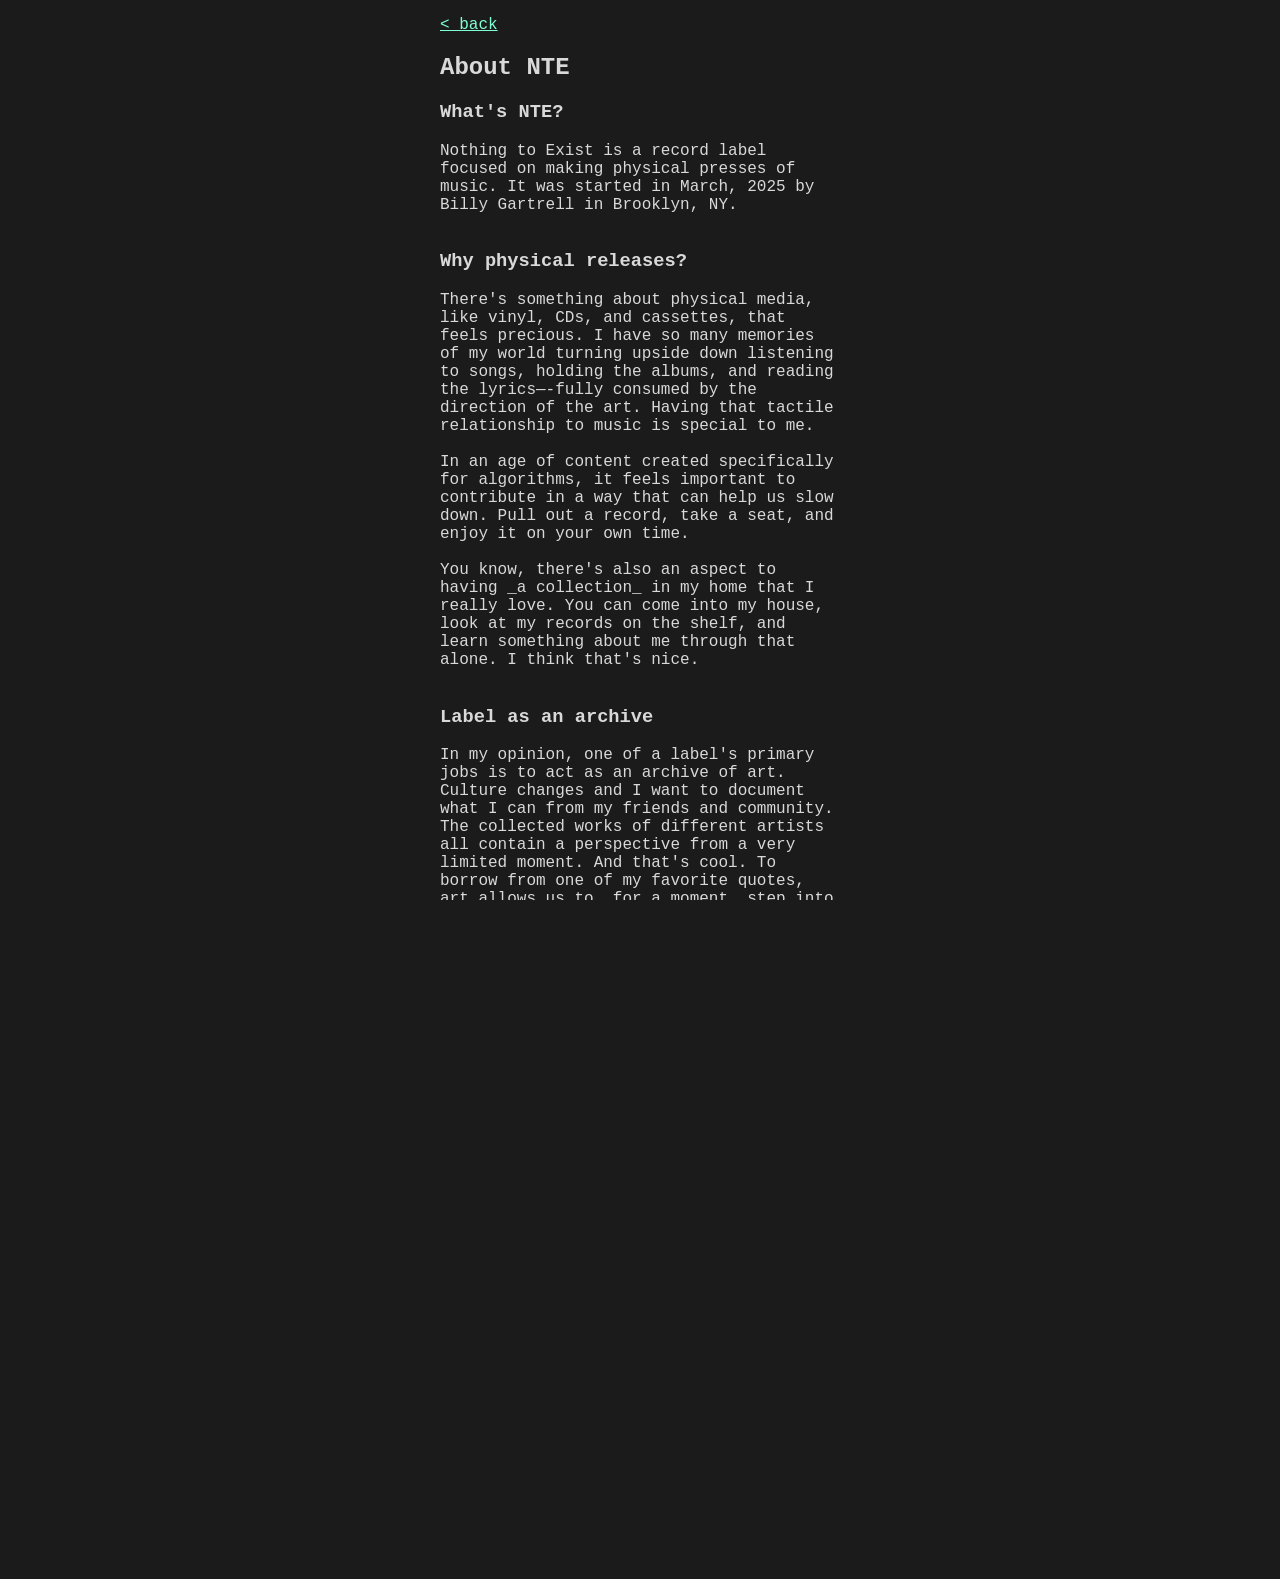
==== about.html @ faf39a86 "Added about page." ====
<html>
<meta name="viewport" content="width=device-width, initial-scale=1" />
<head>
    <!-- Favicon Info -->
    <link rel="apple-touch-icon" sizes="180x180" href="apple-touch-icon.png">
    <link rel="icon" type="image/png" sizes="32x32" href="favicon-32x32.png">
    <link rel="icon" type="image/png" sizes="16x16" href="favicon-16x16.png">
    <link rel="manifest" href="site.webmanifest">
    <link rel="mask-icon" href="safari-pinned-tab.svg" color="#5bbad5">

    <link rel="stylesheet" href="css/styles.css">

    <meta name="viewport" content="width=device-width, initial-scale=1">
    <meta name="msapplication-TileColor" content="#da532c">
    <meta name="theme-color" content="#ffffff">

    <title>about - nothing to exist</title>

</head>
<body>

    <div class="container">
        <div class="content">
            <p><a href="index.html">< back</a></p>
            <h2>About NTE</h2>

            <h3>What's NTE?</h3>
            <p>Nothing to Exist is a record label focused on making physical presses of music. It was started in March, 2025 by Billy Gartrell in Brooklyn, NY.<br><br></p>
            
            <h3>Why physical releases?</h3>
            <p>There's something about physical media, like vinyl, CDs, and cassettes, that feels precious. I have so many memories of my world turning upside down listening to songs, holding the albums, and reading the lyrics—-fully consumed by the direction of the art. Having that tactile relationship to music is special to me.<br><br>
            In an age of content created specifically for algorithms, it feels important to contribute in a way that can help us slow down. Pull out a record, take a seat, and enjoy it on your own time.<br><br>
            You know, there's also an aspect to having _a collection_ in my home that I really love. You can come into my house, look at my records on the shelf, and learn something about me through that alone. I think that's nice.<br><br></p>

            <h3>Label as an archive</h3>
            <p>In my opinion, one of a label's primary jobs is to act as an archive of art. Culture changes and I want to document what I can from my friends and community. The collected works of different artists all contain a perspective from a very limited moment. And that's cool. To borrow from one of my favorite quotes, art allows us to, for a moment, step into a house or garden of our past.<br><br></p>

            <h3>Make what you want</h3>
            <p>For me, Nothing to Exist is an exercise in permission. Permission to make the things I want to make. Permission to be the person I want to be. Permission to let myself see things through to their end. Permission to be an aritst. Permission to not compromise on vision. Permission to treat things with care. Permission to be a nerd. Permission to believe in myself. Permission to believe in my friends. Permission to spend money on it all. Permission to contribute. Permission to help make the world a place I want to live in--one where people feel free to share their voices. Permission to give a shit. Permission. It's all about permission. I think I've finally given it to myself.<br><br>
                Make a band. Write some songs. You can do it. All you have to do is try.<br><br></p>

            <h3>Stay in touch</h3>
            <p>Feel free to send an email to <a href="mailto:hello@nothingtoexist.com">hello@nothingtoexist.com</a>. Happy to talk music, pressing records, or building websites.</p>
            
        </div>
    </div>
    

    <script>
        
        const imageElement = document.getElementById('gif');

        // Define the URLs of the images you want to toggle between
        const firstImage = 'star-gif.gif'; // The image to display on click
        const secondImage = '1.png'; // The image to display after a few seconds

        // Define the delay in milliseconds
        const delay = 1200; // 2 seconds

        // Add an event listener for click events on the image
        imageElement.addEventListener('mouseover', () => {
        // Change the image source on click
        imageElement.src = firstImage;

        // Change the image source back after the specified delay
        setTimeout(() => {
            imageElement.src = secondImage;
        }, delay);
    });


    </script>
</body>
</html>
---- css/styles.css ----
html, body {
    height: 100%;
    overflow-x: hidden; /* Prevents horizontal scrolling */
    overflow-y: auto; /* Ensures vertical scrolling works */
}

body{
    background-color: #1b1b1b;
    font-family: 'Courier New', Courier, monospace;
    color: #d9d9d9;
    padding:0;
    margin:0;
}

a, a:visited{
    color:aquamarine;
}

.container{
    width:100%;
    display: flex;
    flex-direction: column;
    align-items: center;
    justify-content: center;
    padding-left:32px;
    padding-bottom:32px;
    padding-right:32px;
    box-sizing: border-box; 
    min-height: 100vh; /* Ensure it fills the viewport */
    box-sizing: border-box; /* Prevent padding from causing overflow */
}

.content{
    width:100%;
}

.release-image{
    width:100%;
}

.logo{
    height:75px;
    width:75px;
    cursor: pointer;
}

.nte-001{
    background-color:#234c43;
}


/* // X-Small devices (portrait phones, less than 576px)
// No media query for `xs` since this is the default in Bootstrap */

/* // Small devices (landscape phones, 576px and up) */
@media (min-width: 576px) { 

    .content{
        width:400px;
    }

 }

/* // Medium devices (tablets, 768px and up) */
@media (min-width: 768px) {  }

/* // Large devices (desktops, 992px and up) */
@media (min-width: 992px) {  }

/* // X-Large devices (large desktops, 1200px and up) */
@media (min-width: 1200px) {  }

/* // XX-Large devices (larger desktops, 1400px and up) */
@media (min-width: 1400px) {  }
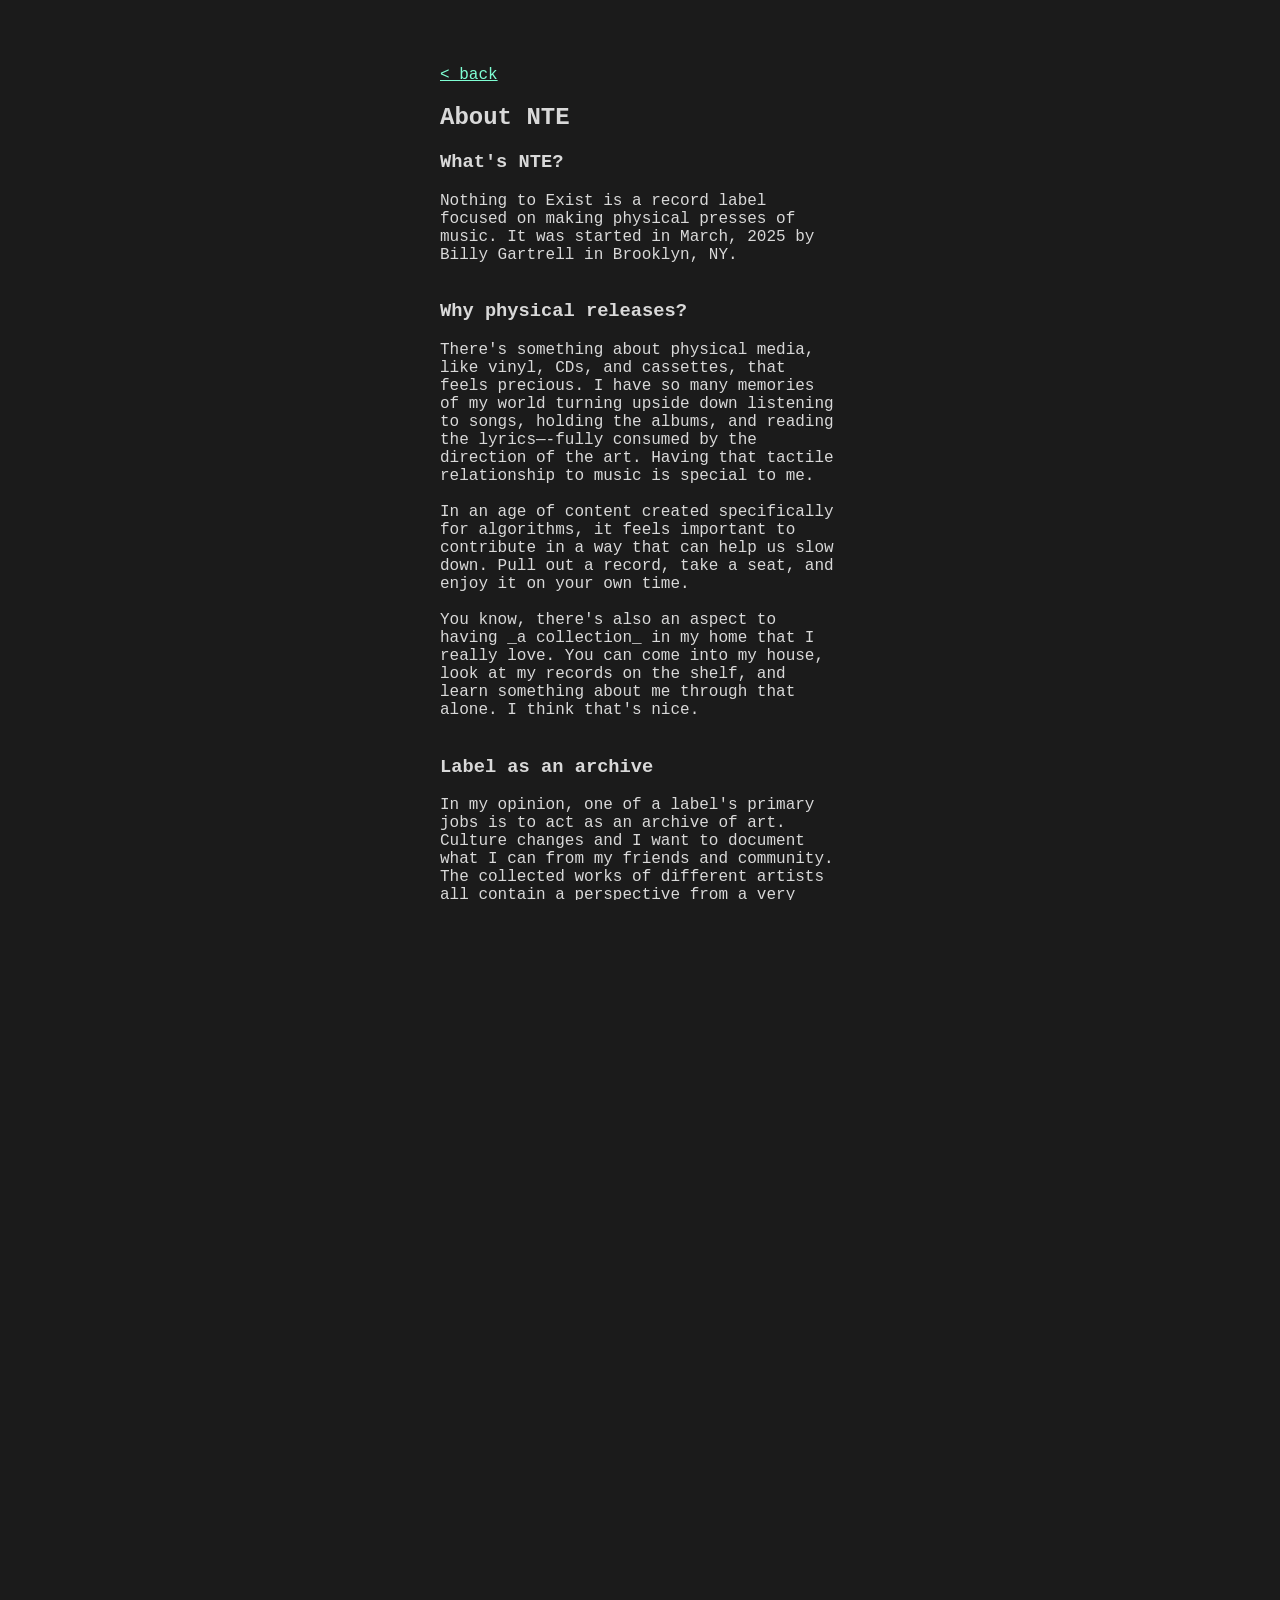
==== commit 15471502: "added google analytics" ====
--- a/about.html
+++ b/about.html
@@ -17,6 +17,17 @@
     <title>about - nothing to exist</title>
 
 </head>
+
+<!-- Google tag (gtag.js) -->
+<script async src="https://www.googletagmanager.com/gtag/js?id=G-3BVSD89TZG"></script>
+<script>
+  window.dataLayer = window.dataLayer || [];
+  function gtag(){dataLayer.push(arguments);}
+  gtag('js', new Date());
+
+  gtag('config', 'G-3BVSD89TZG');
+</script>
+
 <body>
 
     <div class="container">
--- a/css/styles.css
+++ b/css/styles.css
@@ -32,9 +32,10 @@
 
 .content{
     width:100%;
+    padding-top:50px;
 }
 
-.release-image{
+img{
     width:100%;
 }
 
@@ -47,6 +48,7 @@
 .nte-001{
     background-color:#234c43;
 }
+
 
 
 /* // X-Small devices (portrait phones, less than 576px)
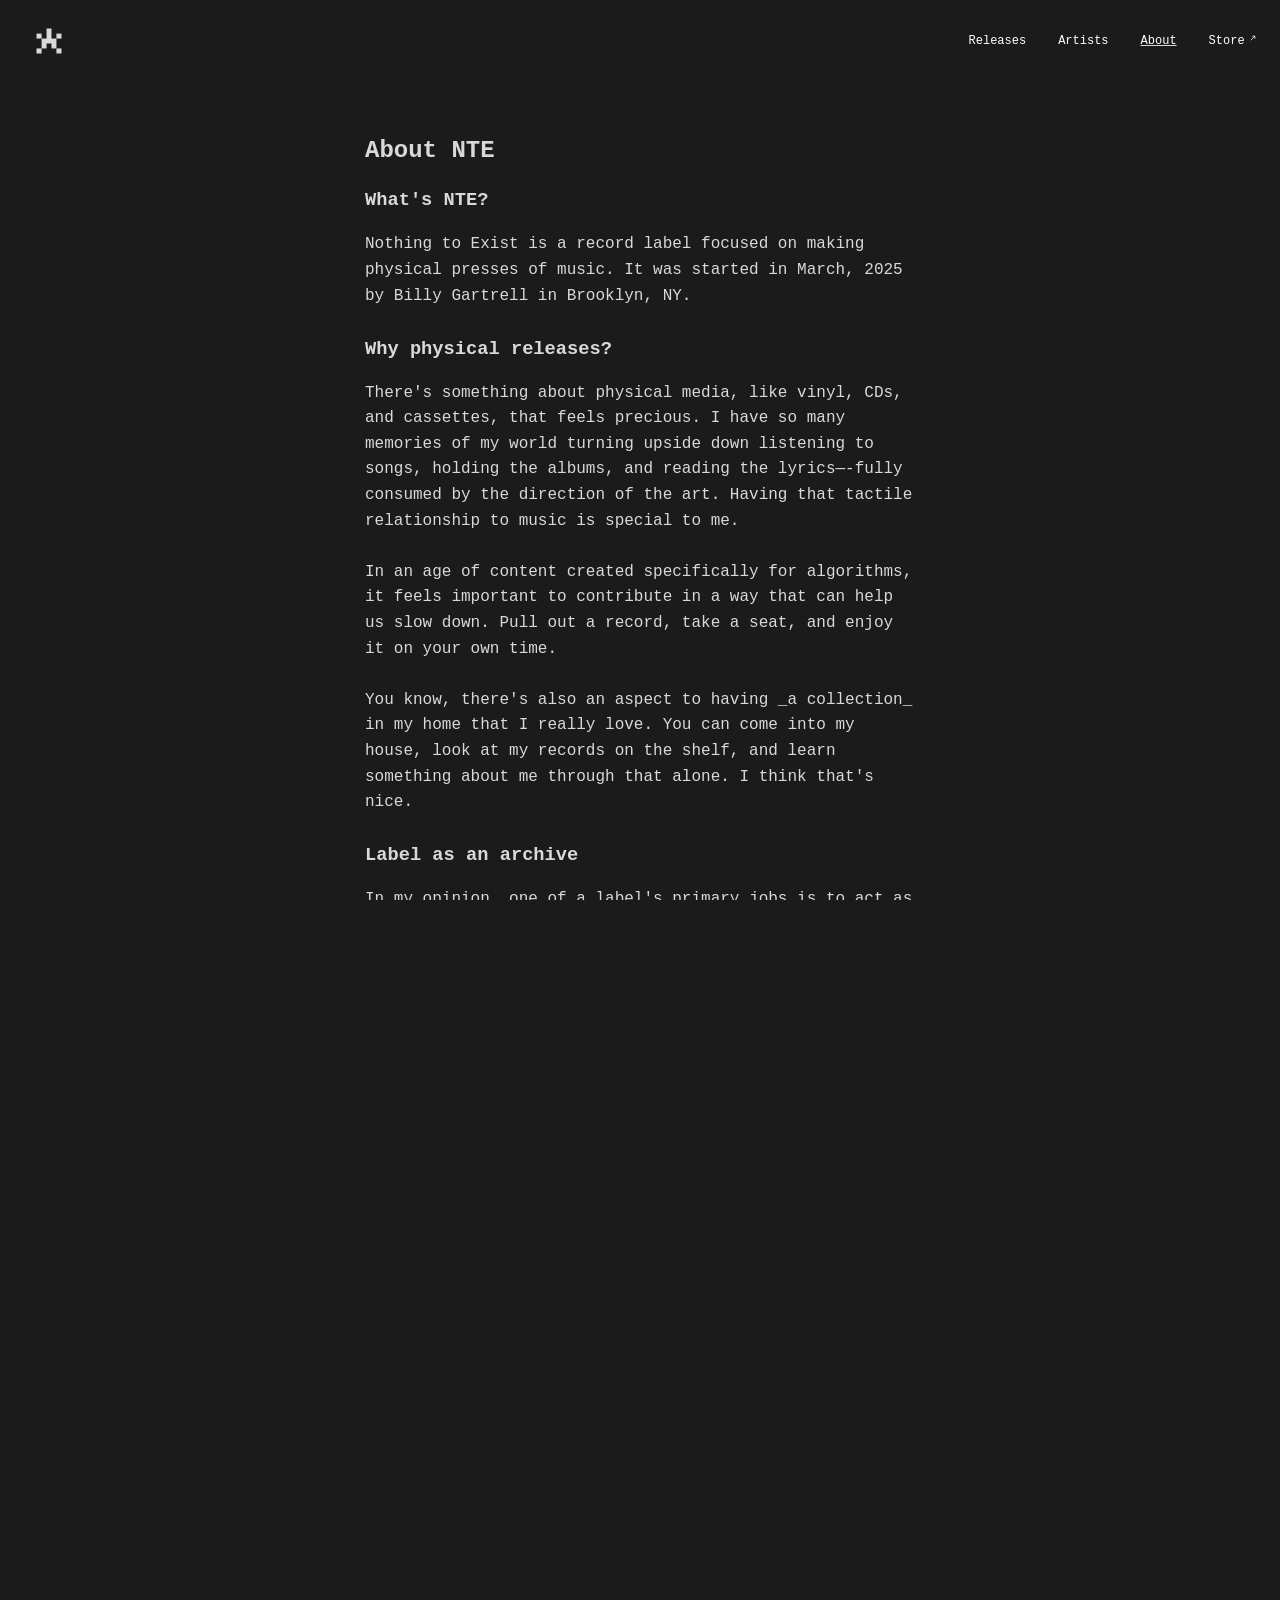
==== commit 39549ce3: "Store update with more content pages." ====
--- a/about.html
+++ b/about.html
@@ -1,21 +1,45 @@
 <html>
-<meta name="viewport" content="width=device-width, initial-scale=1" />
 <head>
-    <!-- Favicon Info -->
+    <meta charset="utf-8">
+    <meta name="viewport" content="width=device-width, initial-scale=1">
+
+    <!-- Title -->
+    <title>About Nothing to Exist – Independent Record Label</title>
+
+    <!-- Meta Description -->
+    <meta name="description" content="Learn about Nothing to Exist, an independent record label based in New York City focused on physical music releases, archiving art, and supporting creative communities.">
+
+    <!-- Canonical URL -->
+    <link rel="canonical" href="https://www.nothingtoexist.com/about.html">
+
+    <!-- Open Graph -->
+    <meta property="og:title" content="About Nothing to Exist">
+    <meta property="og:description" content="Nothing to Exist is an independent record label focused on physical releases and archiving art from its community. Founded in Brooklyn, NY.">
+    <meta property="og:type" content="website">
+    <meta property="og:url" content="https://www.nothingtoexist.com/about.html">
+    <meta property="og:image" content="https://www.nothingtoexist.com/img/social-default.jpg">
+
+    <!-- Twitter -->
+    <meta name="twitter:card" content="summary_large_image">
+    <meta name="twitter:title" content="About Nothing to Exist">
+    <meta name="twitter:description" content="Independent record label focused on physical presses of music and the archiving of art.">
+    <meta name="twitter:image" content="https://www.nothingtoexist.com/img/social-default.jpg">
+
+    <!-- Favicons -->
     <link rel="apple-touch-icon" sizes="180x180" href="apple-touch-icon.png">
     <link rel="icon" type="image/png" sizes="32x32" href="favicon-32x32.png">
     <link rel="icon" type="image/png" sizes="16x16" href="favicon-16x16.png">
     <link rel="manifest" href="site.webmanifest">
     <link rel="mask-icon" href="safari-pinned-tab.svg" color="#5bbad5">
+    <meta name="msapplication-TileColor" content="#da532c">
+    <meta name="theme-color" content="#ffffff">
+    <meta name="referrer" content="origin">
 
+    <!-- Styles -->
     <link rel="stylesheet" href="css/styles.css">
 
-    <meta name="viewport" content="width=device-width, initial-scale=1">
-    <meta name="msapplication-TileColor" content="#da532c">
-    <meta name="theme-color" content="#ffffff">
-
-    <title>about - nothing to exist</title>
-
+    <!-- Scripts -->
+    <script src="js/scripts.js" defer></script>
 </head>
 
 <!-- Google tag (gtag.js) -->
@@ -30,9 +54,26 @@
 
 <body>
 
+    <nav class="nav">
+        <div class="nav-brand" ><a href="index.html"><img id="gif" src="1.png" style="width:50px; height:50px;"></a></div>
+
+        <button class="nav-toggle" id="navToggle" aria-label="Toggle navigation">
+            <span></span>
+            <span></span>
+            <span></span>
+        </button>
+
+        <ul class="nav-links" id="navLinks">
+            <li><a href="releases.html">Releases</a></li>
+            <li><a href="artists.html">Artists</a></li>
+            <li class="active"><a href="about.html">About</a></li>
+            <li><a href="https://nothingtoexist.limitedrun.com">Store</a></li>
+
+        </ul>
+    </nav>
+
     <div class="container">
         <div class="content">
-            <p><a href="index.html">< back</a></p>
             <h2>About NTE</h2>
 
             <h3>What's NTE?</h3>
@@ -56,30 +97,6 @@
         </div>
     </div>
     
+</body>
 
-    <script>
-        
-        const imageElement = document.getElementById('gif');
-
-        // Define the URLs of the images you want to toggle between
-        const firstImage = 'star-gif.gif'; // The image to display on click
-        const secondImage = '1.png'; // The image to display after a few seconds
-
-        // Define the delay in milliseconds
-        const delay = 1200; // 2 seconds
-
-        // Add an event listener for click events on the image
-        imageElement.addEventListener('mouseover', () => {
-        // Change the image source on click
-        imageElement.src = firstImage;
-
-        // Change the image source back after the specified delay
-        setTimeout(() => {
-            imageElement.src = secondImage;
-        }, delay);
-    });
-
-
-    </script>
-</body>
 </html>
--- a/css/styles.css
+++ b/css/styles.css
@@ -2,6 +2,11 @@
     height: 100%;
     overflow-x: hidden; /* Prevents horizontal scrolling */
     overflow-y: auto; /* Ensures vertical scrolling works */
+}
+
+h1,h2,h3,h4,h5,h6{
+    margin-bottom:16px;
+    padding:0;
 }
 
 body{
@@ -10,29 +15,125 @@
     color: #d9d9d9;
     padding:0;
     margin:0;
+    line-height: 1.6;
 }
 
 a, a:visited{
     color:aquamarine;
 }
 
+.primary-nav a, .primary-nav a:visited{
+    text-transform: uppercase;
+    letter-spacing: 2px;
+    font-weight: 100;
+}
+
+/* Basic Reset */
+* {
+  margin: 0;
+  padding: 0;
+  box-sizing: border-box;
+}
+
+/* Nav container */
+.nav {
+  width: 100%;
+  padding: 1rem 1.5rem;
+  display: flex;
+  justify-content: space-between;
+  align-items: center;
+}
+
+/* Brand */
+.nav-brand {
+  font-size: .75rem;
+  font-weight: 400;
+}
+
+/* ------------------------------- */
+/* MOBILE-FIRST NAV BEHAVIOR       */
+/* ------------------------------- */
+
+/* Mobile: hide menu initially */
+.nav-links {
+  list-style: none;
+  display: none; /* ❗ Hidden on mobile */
+  flex-direction: column;
+  gap: 1rem;
+
+  position: absolute;
+  top: 64px;
+  right: 0;
+  background: black;
+  width: 200px;
+  padding: 1rem;
+  border-left: 1px solid #ddd;
+  border-bottom: 1px solid #ddd;
+}
+
+.nav-links a {
+  text-decoration: none;
+  color: white;
+  font-size: .75rem;
+}
+
+.nav-links a:hover {
+  text-decoration: underline;
+}
+
+.nav-links .active {
+  text-decoration: underline;
+}
+
+/* When toggled open */
+.nav-links.open {
+  display: flex;
+}
+
+/* Mobile: show hamburger */
+.nav-toggle {
+  display: flex; /* ❗ Visible on mobile */
+  flex-direction: column;
+  gap: 4px;
+  background: none;
+  border: none;
+  cursor: pointer;
+  padding: 0;
+}
+
+.nav-toggle span {
+  width: 22px;
+  height: 2px;
+  background-color: white;
+  transition: 0.3s;
+}
+
+/* Container */
 .container{
     width:100%;
     display: flex;
     flex-direction: column;
     align-items: center;
-    justify-content: center;
+    justify-content: top;
     padding-left:32px;
     padding-bottom:32px;
     padding-right:32px;
-    box-sizing: border-box; 
-    min-height: 100vh; /* Ensure it fills the viewport */
-    box-sizing: border-box; /* Prevent padding from causing overflow */
+    min-height: 100vh;
+    box-sizing: border-box;
+}
+
+.home .container{
+    justify-content: center;
 }
 
 .content{
     width:100%;
     padding-top:50px;
+}
+
+.section{
+    width:100%;
+    margin-bottom:50px;
 }
 
 img{
@@ -49,28 +150,79 @@
     background-color:#234c43;
 }
 
-
-
-/* // X-Small devices (portrait phones, less than 576px)
-// No media query for `xs` since this is the default in Bootstrap */
-
-/* // Small devices (landscape phones, 576px and up) */
+.nte-002{
+    background-color:#074d68;
+}
+
+.nte-003{
+    background-color:#968455;
+    color:white;
+}
+
+.breadcrumb{
+    font-size:12px;
+}
+
+table{
+    width:80%;
+    font-size:14px;
+    text-align: left;
+}
+
+.next{
+    display: flex;
+    justify-content: center;
+    align-items: center;
+}
+
+a.external-link::after {
+  content: "";
+  display: inline-block;
+  width: 0.8em;
+  height: 0.8em;
+  margin-left: 0.15em;
+  margin-top:0.25em;
+  background-color: currentColor;
+  mask: url('data:image/svg+xml;utf8,<svg xmlns="http://www.w3.org/2000/svg" fill="none" stroke="currentColor" stroke-width="2" viewBox="0 0 24 24"><path d="M14 3h7v7m0-7L10 14"/></svg>') no-repeat center / contain;
+}
+
+/* ----------------------------------- */
+/* BREAKPOINTS (MOBILE → DESKTOP)      */
+/* ----------------------------------- */
+
+/* // Small devices (≥ 576px) */
 @media (min-width: 576px) { 
-
     .content{
-        width:400px;
+        width:550px;
     }
-
- }
-
-/* // Medium devices (tablets, 768px and up) */
-@media (min-width: 768px) {  }
-
-/* // Large devices (desktops, 992px and up) */
-@media (min-width: 992px) {  }
-
-/* // X-Large devices (large desktops, 1200px and up) */
-@media (min-width: 1200px) {  }
-
-/* // XX-Large devices (larger desktops, 1400px and up) */
-@media (min-width: 1400px) {  }+}
+
+/* // Medium devices (≥ 768px) — DESKTOP NAV */
+@media (min-width: 768px) { 
+
+  /* Desktop: show normal horizontal menu */
+  .nav-links {
+    display: flex !important; /* ❗ Force show */
+    position: static;
+    flex-direction: row;
+    gap: 2rem;
+    background: none;
+    border: none;
+    padding: 0;
+    width: auto;
+  }
+
+  /* Desktop: hide hamburger */
+  .nav-toggle {
+    display: none;
+  }
+}
+
+/* // Large devices (≥ 992px) */
+@media (min-width: 992px) { }
+
+/* // X-Large devices (≥ 1200px) */
+@media (min-width: 1200px) { }
+
+/* // XX-Large devices (≥ 1400px) */
+@media (min-width: 1400px) { }
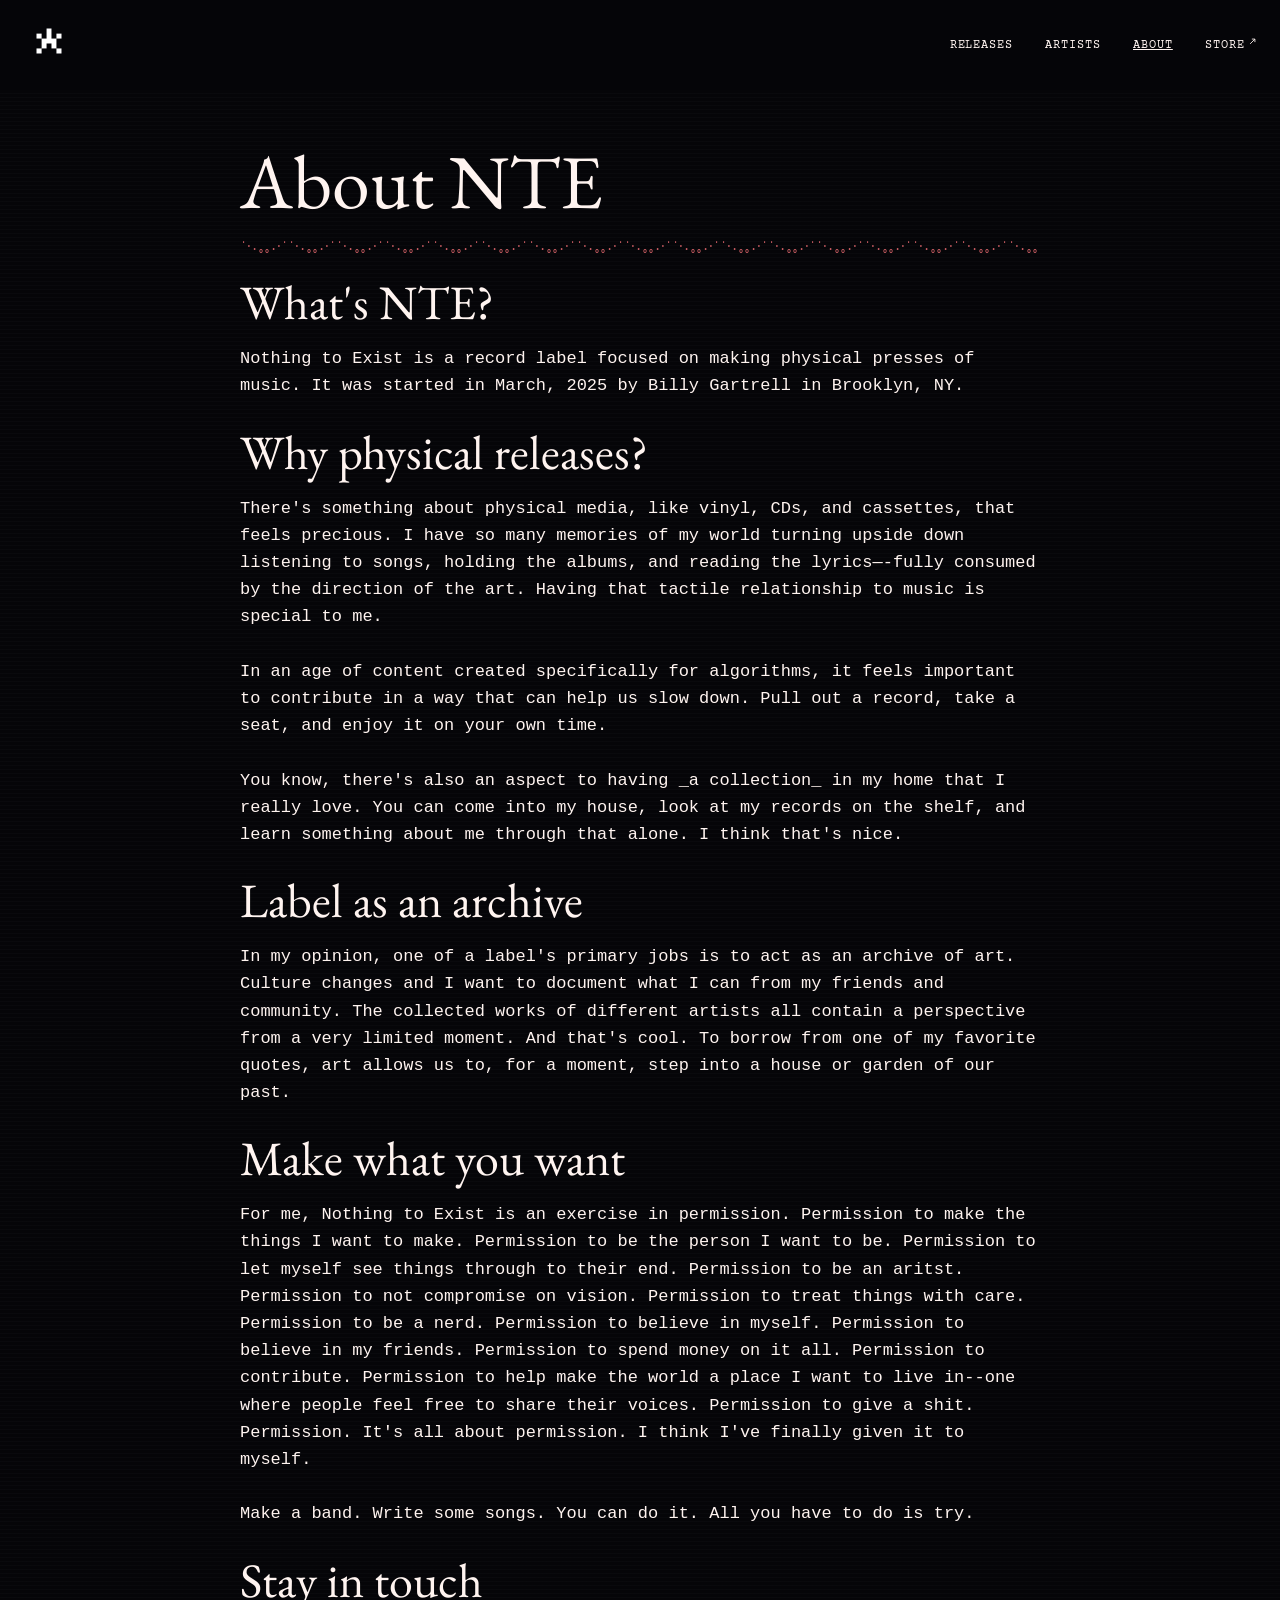
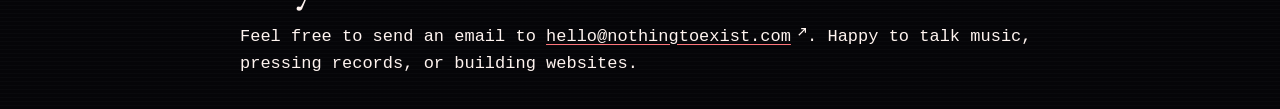
==== commit db6a2a7a: "Refresh Nothing to Exist site design" ====
--- a/about.html
+++ b/about.html
@@ -1,3 +1,4 @@
+<!doctype html>
 <html>
 <head>
     <meta charset="utf-8">
@@ -13,7 +14,7 @@
     <link rel="canonical" href="https://www.nothingtoexist.com/about.html">
 
     <!-- Open Graph -->
-    <meta property="og:title" content="About Nothing to Exist">
+    <meta property="og:title" content="About | Nothing to Exist">
     <meta property="og:description" content="Nothing to Exist is an independent record label focused on physical releases and archiving art from its community. Founded in Brooklyn, NY.">
     <meta property="og:type" content="website">
     <meta property="og:url" content="https://www.nothingtoexist.com/about.html">
@@ -30,7 +31,7 @@
     <link rel="icon" type="image/png" sizes="32x32" href="favicon-32x32.png">
     <link rel="icon" type="image/png" sizes="16x16" href="favicon-16x16.png">
     <link rel="manifest" href="site.webmanifest">
-    <link rel="mask-icon" href="safari-pinned-tab.svg" color="#5bbad5">
+    <link rel="mask-icon" href="safari-pinned-tab.svg" color="#ffffff">
     <meta name="msapplication-TileColor" content="#da532c">
     <meta name="theme-color" content="#ffffff">
     <meta name="referrer" content="origin">
@@ -57,7 +58,7 @@
     <nav class="nav">
         <div class="nav-brand" ><a href="index.html"><img id="gif" src="1.png" style="width:50px; height:50px;"></a></div>
 
-        <button class="nav-toggle" id="navToggle" aria-label="Toggle navigation">
+        <button class="nav-toggle" id="navToggle" aria-label="Toggle navigation" aria-controls="navLinks" aria-expanded="false">
             <span></span>
             <span></span>
             <span></span>
@@ -74,24 +75,25 @@
 
     <div class="container">
         <div class="content">
-            <h2>About NTE</h2>
+            <h1>About NTE</h1>
+            <p class="wave-divider" aria-hidden="true"></p>
 
-            <h3>What's NTE?</h3>
+            <h2>What's NTE?</h2>
             <p>Nothing to Exist is a record label focused on making physical presses of music. It was started in March, 2025 by Billy Gartrell in Brooklyn, NY.<br><br></p>
             
-            <h3>Why physical releases?</h3>
+            <h2>Why physical releases?</h2>
             <p>There's something about physical media, like vinyl, CDs, and cassettes, that feels precious. I have so many memories of my world turning upside down listening to songs, holding the albums, and reading the lyrics—-fully consumed by the direction of the art. Having that tactile relationship to music is special to me.<br><br>
             In an age of content created specifically for algorithms, it feels important to contribute in a way that can help us slow down. Pull out a record, take a seat, and enjoy it on your own time.<br><br>
             You know, there's also an aspect to having _a collection_ in my home that I really love. You can come into my house, look at my records on the shelf, and learn something about me through that alone. I think that's nice.<br><br></p>
 
-            <h3>Label as an archive</h3>
+            <h2>Label as an archive</h2>
             <p>In my opinion, one of a label's primary jobs is to act as an archive of art. Culture changes and I want to document what I can from my friends and community. The collected works of different artists all contain a perspective from a very limited moment. And that's cool. To borrow from one of my favorite quotes, art allows us to, for a moment, step into a house or garden of our past.<br><br></p>
 
-            <h3>Make what you want</h3>
+            <h2>Make what you want</h2>
             <p>For me, Nothing to Exist is an exercise in permission. Permission to make the things I want to make. Permission to be the person I want to be. Permission to let myself see things through to their end. Permission to be an aritst. Permission to not compromise on vision. Permission to treat things with care. Permission to be a nerd. Permission to believe in myself. Permission to believe in my friends. Permission to spend money on it all. Permission to contribute. Permission to help make the world a place I want to live in--one where people feel free to share their voices. Permission to give a shit. Permission. It's all about permission. I think I've finally given it to myself.<br><br>
                 Make a band. Write some songs. You can do it. All you have to do is try.<br><br></p>
 
-            <h3>Stay in touch</h3>
+            <h2>Stay in touch</h2>
             <p>Feel free to send an email to <a href="mailto:hello@nothingtoexist.com">hello@nothingtoexist.com</a>. Happy to talk music, pressing records, or building websites.</p>
             
         </div>
--- a/css/styles.css
+++ b/css/styles.css
@@ -1,25 +1,81 @@
+@import url('https://fonts.googleapis.com/css2?family=Courier+Prime:wght@400;700&family=EB+Garamond:ital,wght@0,400;1,400&display=swap');
+
+:root{
+    --black:#050508;
+    --off-black:#1b1b1b;
+    --paper:#fff4f0;
+    --pink:#ff757b;
+    --washed-green:#7a8a7c;
+    --washed-indigo:#5f6c7b;
+    --steel:#b7bdc6;
+    --accent:var(--pink);
+    --display-font:'EB Garamond', Georgia, serif;
+    --system-font:'Courier Prime', 'Courier New', monospace;
+    --body-font:'Courier New', Courier, monospace;
+}
+
 html, body {
-    height: 100%;
-    overflow-x: hidden; /* Prevents horizontal scrolling */
-    overflow-y: auto; /* Ensures vertical scrolling works */
+    overflow-x: clip;
 }
 
 h1,h2,h3,h4,h5,h6{
     margin-bottom:16px;
     padding:0;
+    font-family:var(--display-font);
+    font-weight:400;
+    line-height:1.08;
+}
+
+h1{
+    font-size:clamp(2.5rem, 6vw, 4.75rem);
+}
+
+h2{
+    font-size:clamp(2rem, 4vw, 3rem);
+}
+
+h3{
+    font-size:1.65rem;
 }
 
 body{
-    background-color: #1b1b1b;
-    font-family: 'Courier New', Courier, monospace;
-    color: #d9d9d9;
+    background-color:var(--black);
+    background-image:repeating-linear-gradient(0deg, transparent 0 3px, rgba(183, 189, 198, 0.025) 3px 4px);
+    font-family:var(--body-font);
+    font-size:1.0625rem;
+    color:var(--paper);
     padding:0;
     margin:0;
     line-height: 1.6;
 }
 
+.nav,
+.home-nav,
+.release-specs,
+table{
+    font-family:var(--system-font);
+}
+
 a, a:visited{
-    color:aquamarine;
+    color:var(--paper);
+    text-decoration-color:var(--accent);
+    text-underline-offset:0.2em;
+}
+
+a:any-link:hover{
+    color:color-mix(in srgb, var(--accent) 70%, var(--paper));
+    text-decoration-color:currentColor;
+}
+
+@media (prefers-reduced-motion: no-preference) {
+    a:any-link{
+        transition:color 180ms ease, text-decoration-color 180ms ease;
+    }
+}
+
+a:focus-visible{
+    outline:2px solid var(--accent);
+    outline-offset:4px;
 }
 
 .primary-nav a, .primary-nav a:visited{
@@ -33,6 +89,27 @@
   margin: 0;
   padding: 0;
   box-sizing: border-box;
+}
+
+.nav,
+.home-nav{
+    position:sticky;
+    top:0;
+    z-index:10;
+    background-color:var(--black);
+    border-bottom:1px solid transparent;
+}
+
+.nav.is-sticky,
+.home-nav.is-sticky{
+    border-bottom-color:var(--off-black);
+}
+
+@media (prefers-reduced-motion: no-preference) {
+    .nav,
+    .home-nav{
+        transition:border-bottom-color 260ms ease;
+    }
 }
 
 /* Nav container */
@@ -57,24 +134,26 @@
 /* Mobile: hide menu initially */
 .nav-links {
   list-style: none;
-  display: none; /* ❗ Hidden on mobile */
+  display: flex;
+  visibility: hidden;
+  opacity: 0;
+  transform: translateY(-8px);
   flex-direction: column;
-  gap: 1rem;
+  gap: 0;
 
   position: absolute;
-  top: 64px;
-  right: 0;
-  background: black;
-  width: 200px;
-  padding: 1rem;
-  border-left: 1px solid #ddd;
-  border-bottom: 1px solid #ddd;
+  top: 100%;
+  right: 8px;
+  background: var(--off-black);
+  width: min(calc(100% - 16px), 20rem);
 }
 
 .nav-links a {
   text-decoration: none;
-  color: white;
-  font-size: .75rem;
+  color:var(--paper);
+  font-size:.75rem;
+  letter-spacing:.08em;
+  text-transform:uppercase;
 }
 
 .nav-links a:hover {
@@ -85,27 +164,82 @@
   text-decoration: underline;
 }
 
+@media (width < 768px) {
+  .nav-links {
+    --flyout-border: #38383d;
+    border: 1px solid var(--flyout-border);
+  }
+
+  .nav-links li:not(:last-child) {
+    border-bottom: 1px solid var(--flyout-border);
+  }
+
+  .nav-links a {
+    display: flex;
+    align-items: center;
+    min-height: 52px;
+    padding: .75rem 1rem;
+    font-size: .9375rem;
+  }
+}
+
 /* When toggled open */
 .nav-links.open {
-  display: flex;
+  visibility: visible;
+  opacity: 1;
+  transform: translateY(0);
 }
 
 /* Mobile: show hamburger */
 .nav-toggle {
   display: flex; /* ❗ Visible on mobile */
   flex-direction: column;
+  align-items: center;
+  justify-content: center;
   gap: 4px;
   background: none;
   border: none;
   cursor: pointer;
-  padding: 0;
+  width: 44px;
+  height: 44px;
+  color: var(--paper);
 }
 
 .nav-toggle span {
   width: 22px;
   height: 2px;
-  background-color: white;
-  transition: 0.3s;
+  background-color: currentColor;
+}
+
+.nav-toggle[aria-expanded="true"] {
+  background-color: var(--off-black);
+  color: white;
+}
+
+.nav-toggle[aria-expanded="true"] span:first-child {
+  transform: translateY(6px) rotate(45deg);
+}
+
+.nav-toggle[aria-expanded="true"] span:nth-child(2) {
+  opacity: 0;
+}
+
+.nav-toggle[aria-expanded="true"] span:last-child {
+  transform: translateY(-6px) rotate(-45deg);
+}
+
+@media (width < 768px) and (prefers-reduced-motion: no-preference) {
+  .nav-links {
+    transition: opacity 240ms ease, transform 240ms ease, visibility 0s 240ms;
+  }
+
+  .nav-links.open {
+    transition-delay: 0s;
+  }
+
+  .nav-toggle span {
+    transition: transform 240ms ease, opacity 240ms ease;
+  }
 }
 
 /* Container */
@@ -118,11 +252,11 @@
     padding-left:32px;
     padding-bottom:32px;
     padding-right:32px;
-    min-height: 100vh;
     box-sizing: border-box;
 }
 
 .home .container{
+    min-height:100vh;
     justify-content: center;
 }
 
@@ -133,11 +267,65 @@
 
 .section{
     width:100%;
-    margin-bottom:50px;
+    margin-bottom:clamp(2.5rem, 7vw, 4.5rem);
 }
 
 img{
     width:100%;
+}
+
+.artist-photo-grid{
+    display:grid;
+    gap:24px;
+}
+
+.artist-photo-grid img{
+    display:block;
+}
+
+.artist-roster a{
+    position:relative;
+}
+
+.artist-name{
+    display:block;
+    padding:.65rem 0 0;
+    color:white;
+    font-family:var(--display-font);
+    font-size:clamp(1.5rem, 3vw, 2.25rem);
+    line-height:1.15;
+    text-align:center;
+}
+
+@media (min-width: 768px) and (prefers-reduced-motion: no-preference) {
+    .artist-name{
+        transition:opacity 180ms ease;
+    }
+}
+
+@media (min-width: 768px) {
+    .artist-name{
+        position:absolute;
+        inset:0;
+        padding:12px 16px;
+        display:grid;
+        place-items:center;
+        background-color:rgba(0, 0, 0, 0.55);
+        -webkit-backdrop-filter:blur(10px);
+        backdrop-filter:blur(10px);
+        opacity:0;
+    }
+
+    .artist-roster a:hover .artist-name,
+    .artist-roster a:focus-visible .artist-name{
+        opacity:1;
+    }
+}
+
+.artist-wailfall-photo{
+    aspect-ratio:3 / 2;
+    object-fit:cover;
+    object-position:center 36%;
 }
 
 .logo{
@@ -146,21 +334,112 @@
     cursor: pointer;
 }
 
-.nte-001{
-    background-color:#234c43;
-}
-
 .nte-002{
-    background-color:#074d68;
-}
-
-.nte-003{
-    background-color:#968455;
-    color:white;
-}
-
+    --accent:var(--washed-indigo);
+}
+
+.nte-004{
+    --accent:var(--washed-green);
+}
+
+.home-intro{
+    margin-bottom:0;
+}
+
+.home-nav{
+    margin-top:1rem;
+}
+
+.release-header{
+    margin-bottom:0;
+}
+
+.release-header .release-image,
+.artist-header img{
+    display:block;
+}
+
+.home .wave-divider,
+.release-header + .wave-divider,
+.artist-header + .wave-divider{
+    margin-block:clamp(2.5rem, 5vw, 3.5rem);
+}
+
+.wave-divider{
+    width:100%;
+    overflow:hidden;
+    white-space:nowrap;
+    margin-bottom:1.25rem;
+    color:var(--accent);
+    font-family:var(--system-font);
+    font-size:.75rem;
+    opacity:.8;
+}
+
+.wave-divider::before{
+    content:"˙⋅.˳˳.⋅˙˙⋅.˳˳.⋅˙˙⋅.˳˳.⋅˙˙⋅.˳˳.⋅˙˙⋅.˳˳.⋅˙˙⋅.˳˳.⋅˙˙⋅.˳˳.⋅˙˙⋅.˳˳.⋅˙˙⋅.˳˳.⋅˙˙⋅.˳˳.⋅˙˙⋅.˳˳.⋅˙˙⋅.˳˳.⋅˙˙⋅.˳˳.⋅˙˙⋅.˳˳.⋅˙˙⋅.˳˳.⋅˙˙⋅.˳˳.⋅˙˙⋅.˳˳.⋅˙˙⋅.˳˳.⋅˙˙⋅.˳˳.⋅˙˙⋅.˳˳.⋅˙˙⋅.˳˳.⋅˙";
+}
+
+.catalog-meta,
 .breadcrumb{
-    font-size:12px;
+    font-family:var(--system-font);
+    font-size:.75rem;
+    letter-spacing:.08em;
+    text-transform:uppercase;
+    color:var(--steel);
+}
+
+.catalog-list{
+    list-style:none;
+}
+
+.catalog-list li{
+    padding:1rem 0;
+}
+
+.catalog-list li + li{
+    border-top:1px solid var(--off-black);
+}
+
+.catalog-title{
+    display:block;
+    font-family:var(--display-font);
+    font-size:1.75rem;
+    line-height:1.15;
+    margin-top:.25rem;
+}
+
+.release-specs{
+    display:grid;
+    gap:1px;
+    margin-bottom:1.25rem;
+    padding:1px;
+    background-color:white;
+    color:var(--paper);
+}
+
+.release-specs > div{
+    padding:.85rem .8rem;
+    background-color:var(--black);
+}
+
+.release-specs dt{
+    color:var(--steel);
+    font-size:.6875rem;
+    letter-spacing:.08em;
+    text-transform:uppercase;
+}
+
+.release-specs dd{
+    font-family:var(--display-font);
+    font-size:1.25rem;
+    line-height:1.2;
+}
+
+.nte-004 .release-image{
+    aspect-ratio:3610 / 2031;
+    object-fit:cover;
+    object-position:center 55%;
 }
 
 table{
@@ -193,16 +472,39 @@
 /* // Small devices (≥ 576px) */
 @media (min-width: 576px) { 
     .content{
-        width:550px;
+        max-width:550px;
+    }
+
+    .release-specs{
+        grid-template-columns:repeat(4, minmax(0, 1fr));
     }
 }
 
 /* // Medium devices (≥ 768px) — DESKTOP NAV */
 @media (min-width: 768px) { 
 
+  .content {
+    max-width: 800px;
+  }
+
+  .artist-photo-grid {
+    grid-template-columns: repeat(3, minmax(0, 1fr));
+  }
+
+  .artist-roster {
+    grid-template-columns: repeat(2, minmax(0, 1fr));
+  }
+
+  .artist-roster img {
+    aspect-ratio: 3 / 2;
+    object-fit: cover;
+  }
+
   /* Desktop: show normal horizontal menu */
   .nav-links {
-    display: flex !important; /* ❗ Force show */
+    visibility: visible;
+    opacity: 1;
+    transform: none;
     position: static;
     flex-direction: row;
     gap: 2rem;
